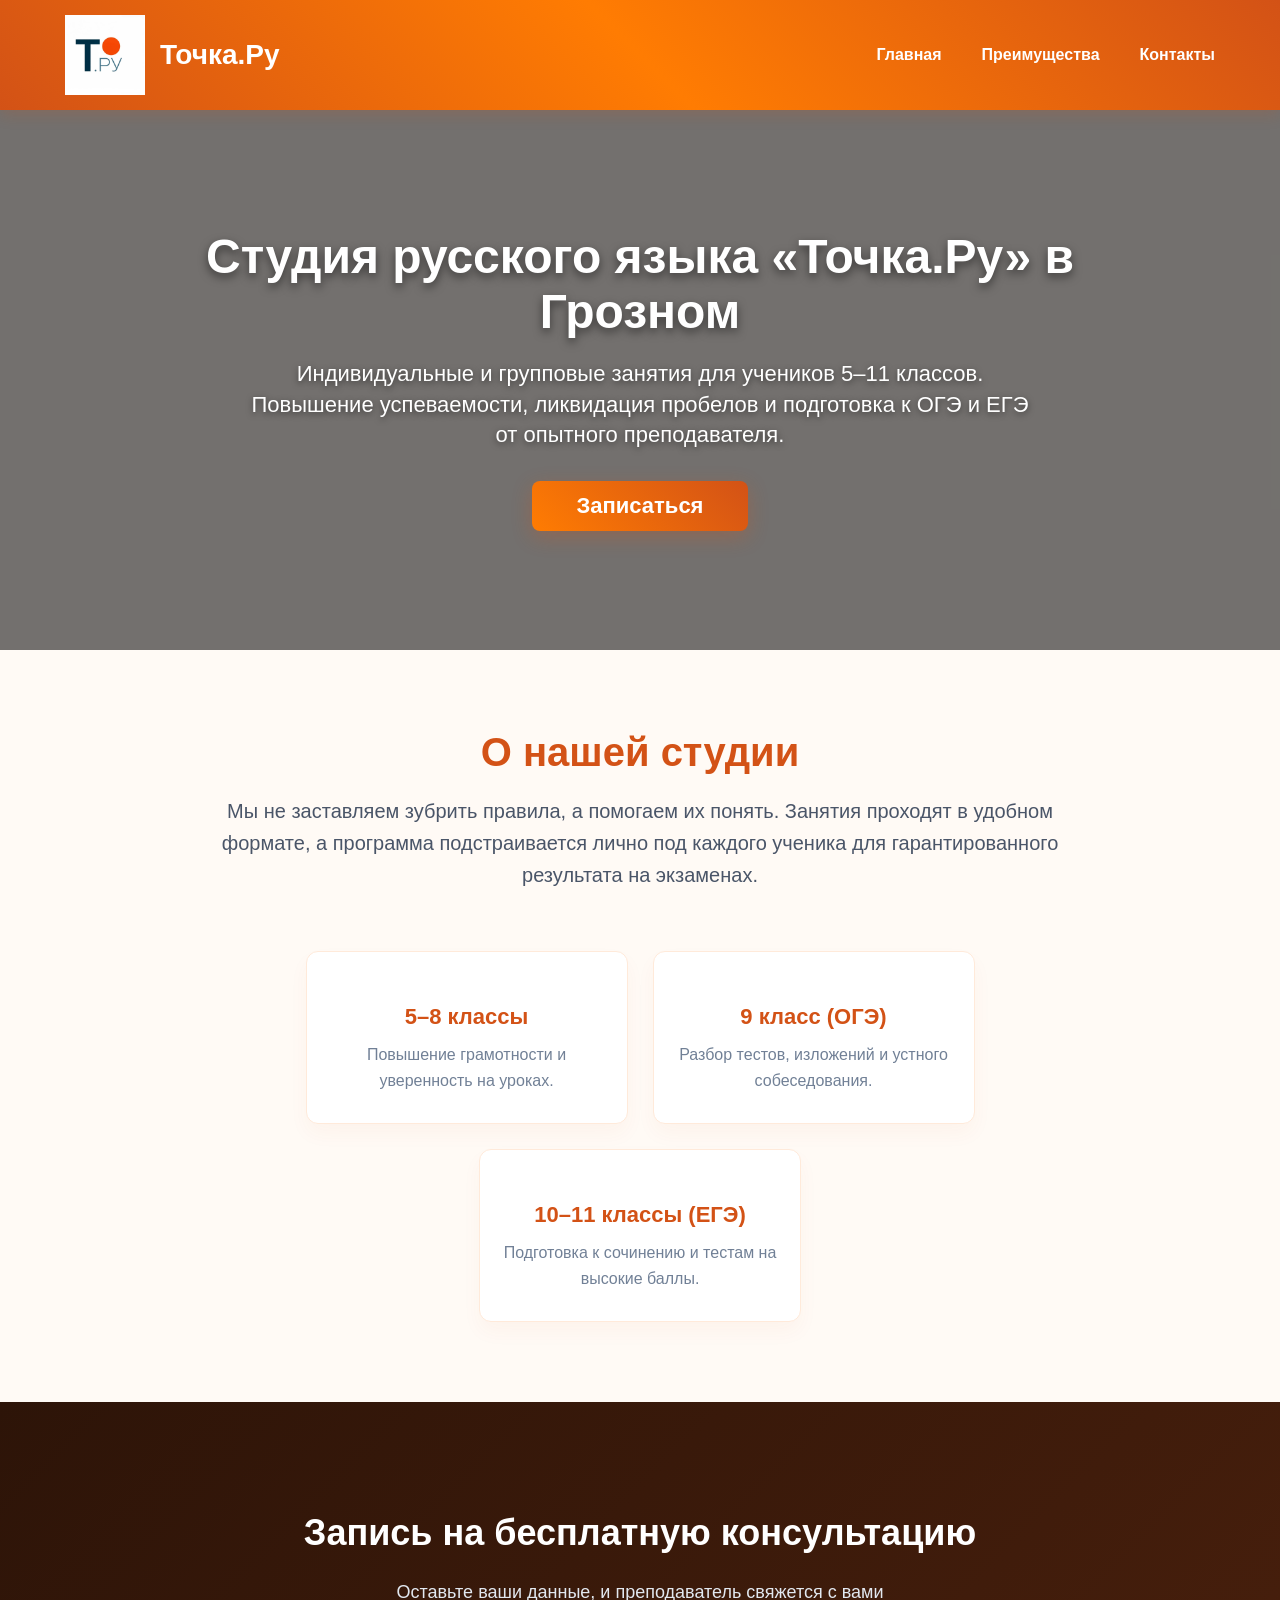
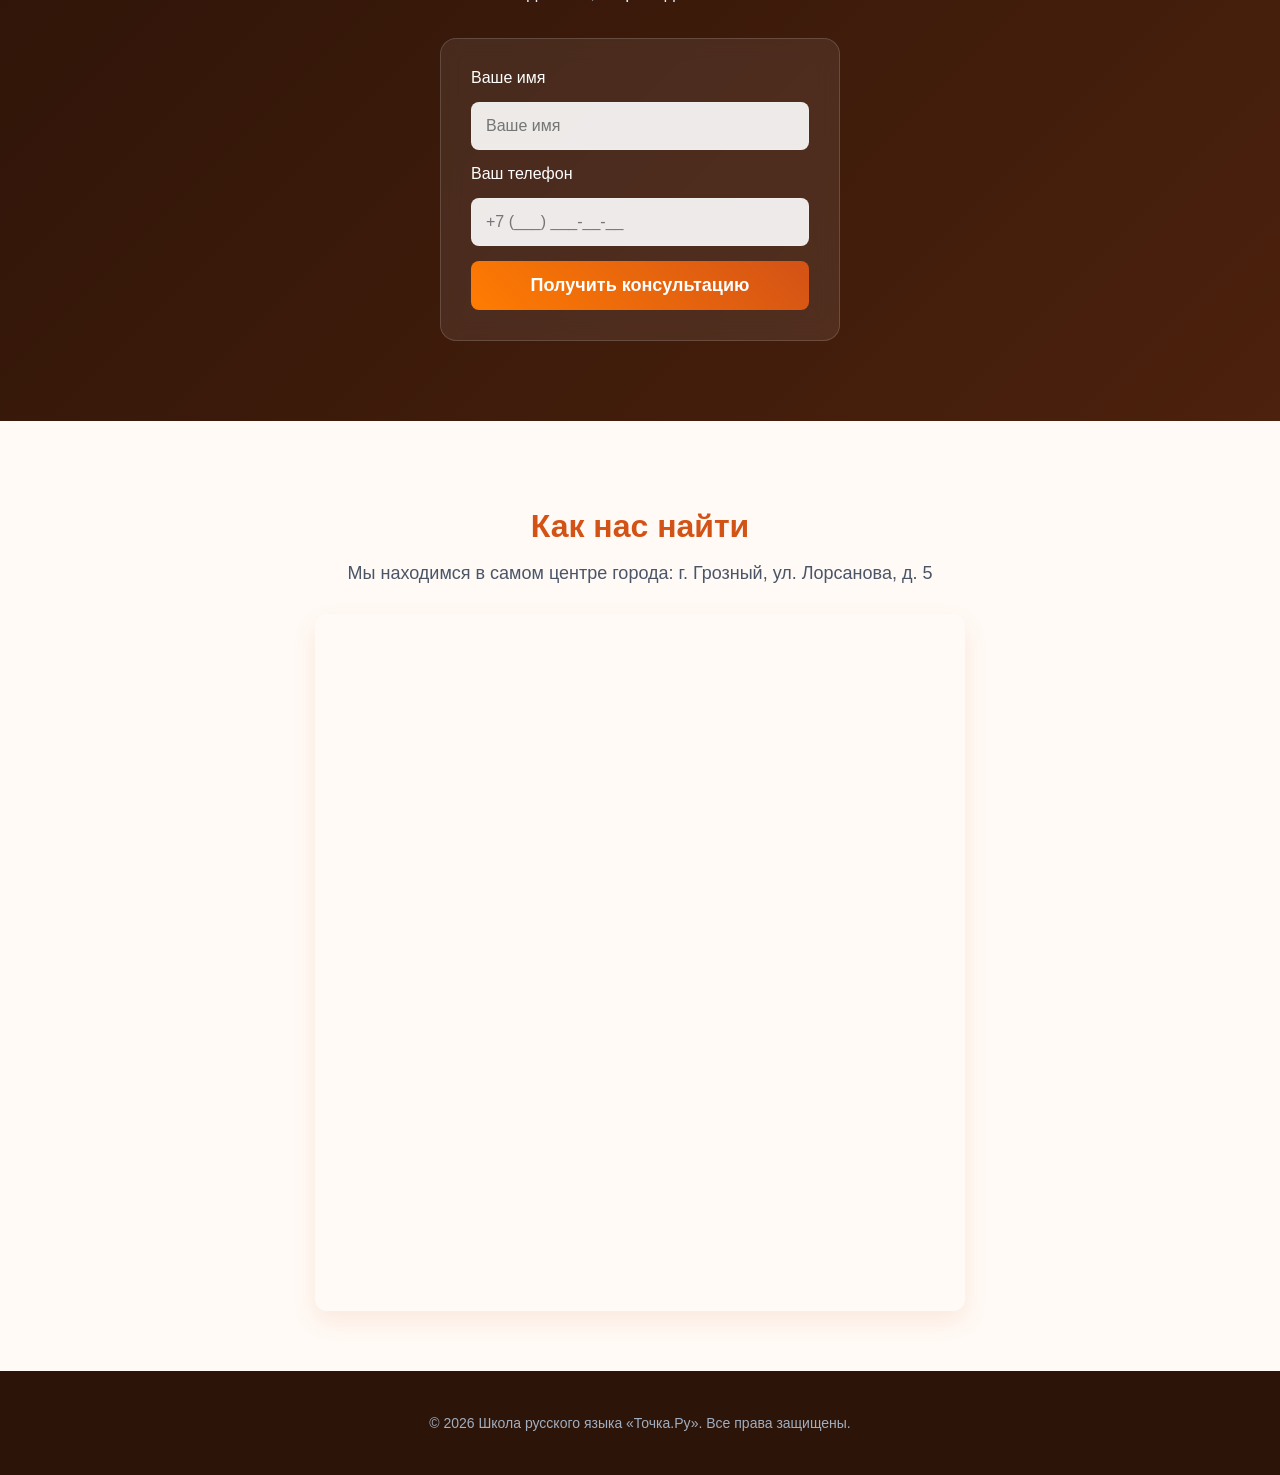
==== index.html @ 1731bb09 "Update index.html" ====
<!DOCTYPE html>
<html lang="ru">
<head>
    <meta charset="UTF-8">
    <meta http-equiv="X-UA-Compatible" content="IE=edge">
    <meta name="viewport" content="width=device-width, initial-scale=1.0">
    <title>Точка.Ру — Студия русского языка</title>
    <link rel="icon" type="image/jpeg" href="favicon.jpg">
    <link rel="stylesheet" href="style.css">
</head>
<body>

    <header>
        <div class="header_content">
            <div class="logo_area">
                <img src="favicon.jpg" alt="Логотип Точка.Ру">
                <h1>Точка.Ру</h1>
            </div>
            <button class="menu_toggle" id="menu-btn" aria-label="Открыть меню" aria-expanded="false">☰</button>
            <nav class="header_links" id="header-links">
                <a href="#main">Главная</a>
                <a href="#advantages">Преимущества</a>
                <a href="#contacts">Контакты</a>
            </nav>
        </div>
    </header>

    <main>
        <section class="wrapper" id="main">
            <div class="intro">
                <h1>Студия русского языка «Точка.Ру» в Грозном</h1>
                <p>Индивидуальные и групповые занятия для учеников 5–11 классов. Повышение успеваемости, ликвидация пробелов и подготовка к ОГЭ и ЕГЭ от опытного преподавателя.</p>
                <a href="#contacts" class="play_btn">Записаться</a>
            </div>
        </section>

        <section class="wrapper" id="advantages">
            <div class="about">
                <h1>О нашей студии</h1>
                <p>Мы не заставляем зубрить правила, а помогаем их понять. Занятия проходят в удобном формате, а программа подстраивается лично под каждого ученика для гарантированного результата на экзаменах.</p>
                <div class="features_grid">
                    <div class="feature_card"><h3>5–8 классы</h3><p>Повышение грамотности и уверенность на уроках.</p></div>
                    <div class="feature_card"><h3>9 класс (ОГЭ)</h3><p>Разбор тестов, изложений и устного собеседования.</p></div>
                    <div class="feature_card"><h3>10–11 классы (ЕГЭ)</h3><p>Подготовка к сочинению и тестам на высокие баллы.</p></div>
                </div>
            </div>
        </section>

        <section class="wrapper" id="contacts">
            <div class="creators">
                <h1>Запись на бесплатную консультацию</h1>
                <p class="form_subtitle">Оставьте ваши данные, и преподаватель свяжется с вами</p>
                
                <form id="lead-form" class="orange_form" novalidate>
                    <label for="user-name" class="visually-hidden">Ваше имя</label>
                    <input type="text" id="user-name" name="name" placeholder="Ваше имя" required>
                    
                    <label for="user-phone" class="visually-hidden">Ваш телефон</label>
                    <input type="tel" id="user-phone" name="phone" placeholder="+7 (___) ___-__-__" required>
                    
                    <button type="submit" class="submit_btn">Получить консультацию</button>
                </form>
            </div>
        </section>
        
        <!-- БЛОК С КАРТОЙ 2ГИС -->
        <section class="wrapper" id="map-section">
            <div class="map_container">
                <h1>Как нас найти</h1>
                <p class="map_subtitle">Мы находимся в самом центре города: г. Грозный, ул. Лорсанова, д. 5</p>
                <div class="map_frame">
                    <iframe id="map_495110700" frameborder="0" width="100%" height="600px" src="https://makemap.2gis.ru/widget?data=[base64]" sandbox="allow-modals allow-forms allow-scripts allow-same-origin allow-popups allow-top-navigation-by-user-activation"></iframe>
                </div>
            </div>
        </section>

        <footer class="last"><p>© 2026 Школа русского языка «Точка.Ру». Все права защищены.</p></footer>
    </main>

    <!-- Модальное окно -->
    <div class="modal_overlay" id="custom-modal">
        <div class="modal_content">
            <h2>Успешно!</h2>
            <p id="modal-message"></p>
            
        </div>
    </div>

    <script src="script.js"></script>
</body>
</html>
---- style.css ----
html { scroll-behavior: smooth; }

body {
    margin: 0; padding: 0;
    font-family: Roboto, Verdana, Geneva, Tahoma, sans-serif;
    background-color: #fffaf5; color: #2d3748;
    overflow-x: hidden;
}

a { text-decoration: none; }
a:not(.orange_form a) { color: white; }

header {
    color: white; padding: 15px 30px;
    background: linear-gradient(45deg, #d35216, #ff7c02, #d35216);
    position: sticky; top: 0; z-index: 1000;
    box-shadow: 0 4px 15px rgba(211, 82, 22, 0.2);
}
.header_content { margin: 0 auto; max-width: 1150px; display: flex; align-items: center; justify-content: space-between; }
.logo_area { display: flex; align-items: center; gap: 15px; }
.header_logo { height: 45px; width: 45px; border-radius: 50%; object-fit: cover; border: 2px solid white; }
header h1 { margin: 0; font-size: 28px; font-weight: 800; }
.menu_toggle { display: none; background: none; border: none; color: white; font-size: 30px; cursor: pointer; }
.header_links { display: flex; gap: 40px; }
.header_links a { font-weight: 600; transition: opacity 0.3s; }
.header_links a:hover { opacity: 0.8; }

.wrapper { width: 100%; }
.intro { min-height: 500px; height: 60vh; position: relative; color: white; display: flex; flex-direction: column; justify-content: center; align-items: center; text-align: center; padding: 40px 20px; box-sizing: border-box; }
.intro h1 { margin: 0 0 20px 0; font-size: 48px; text-shadow: 0 4px 10px rgba(0,0,0,0.5); max-width: 900px; }
.intro p { font-size: 22px; max-width: 800px; margin: 0 auto; text-shadow: 0 2px 6px rgba(0,0,0,0.5); line-height: 1.4; }
.intro::before { content:""; display:block; position:absolute; top:0; left:0; height:100%; width:100%; background-image:url("intro_background.jpg"); background-size:cover; background-position:center; z-index:-2; }
.intro::after { content:""; display:block; position:absolute; top:0; left:0; height:100%; width:100%; background:rgba(0,0,0,0.55); z-index:-1; }

.about { margin:80px auto; max-width:900px; display:flex; flex-direction:column; justify-content:center; align-items:center; text-align:center; gap:20px; padding:0 20px; }
.about h1 { font-size:40px; margin:0; color:#d35216; }
.about p { font-size:20px; margin:0; color:#4a5568; line-height:1.6; }
.features_grid { display:flex; gap:25px; justify-content:center; flex-wrap:wrap; margin-top:40px; width:100%; }
.feature_card { background:white; padding:30px 20px; border-radius:12px; width:280px; border:1px solid #ffeada; box-shadow:0 10px 20px rgba(211,82,22,0.04); transition:transform 0.3s ease, border-color 0.3s ease; text-align:center; }
.feature_card:hover { transform:translateY(-5px); border-color:#ff7c02; }
.feature_card h3 { color:#d35216; margin-bottom:12px; font-size:22px; }
.feature_card p { font-size:16px; color:#718096; }
.play_btn { margin-top:30px; display:inline-block; padding:12px 45px; color:white; font-size:22px; font-weight:bold; border-radius:8px; background:linear-gradient(45deg, #ff7c02, #d35216); box-shadow:0 6px 20px rgba(211,82,22,0.3); transition:transform 0.4s ease, background 0.4s ease; text-align:center; }
.play_btn:hover { background:linear-gradient(45deg, #d35216, #ff7c02); transform:translateY(-2px); }

.creators { display:flex; align-items:center; flex-direction:column; color:white; background:linear-gradient(135deg, #2d1408, #4c210d); padding:80px 20px; }
.creators h1 { font-size:36px; margin-bottom:10px; text-align:center; }
.form_subtitle { font-size:18px; color:#e2e8f0; margin-bottom:35px; text-align:center; }
.orange_form { display:flex; flex-direction:column; gap:15px; width:100%; max-width:400px; background:rgba(255,255,255,0.08); padding:30px; border-radius:16px; backdrop-filter:blur(10px); border:1px solid rgba(255,255,255,0.15); box-sizing:border-box; }
.orange_form input { padding:14px; border:1px solid rgba(255,255,255,0.2); background:rgba(255,255,255,0.9); border-radius:8px; font-size:16px; outline:none; color:#2d3748; transition:all 0.3s ease; }
.orange_form input:focus { background:#ffffff; box-shadow:0 0 0 3px rgba(255,124,2,0.4); }
.submit_btn { padding:14px; background:linear-gradient(45deg, #ff7c02, #d35216); color:white; border:none; border-radius:8px; font-size:18px; font-weight:700; cursor:pointer; transition:filter 0.3s ease; }
.submit_btn:hover { filter:brightness(1.1); }

.last { text-align:center; background-color:#2d1408; color:#a0aec0; display:flex; flex-direction:column; align-items:center; padding:30px 20px; font-size:14px; }

/* --- СТИЛИ ДЛЯ КАРТЫ 2ГИС (АДАПТИВНОСТЬ) --- */
.map_container { text-align:center; padding:60px 20px; }
.map_container h1 { font-size:32px; color:#d35216; margin-bottom:10px; }
.map_subtitle { font-size:18px; color:#4a5568; margin-bottom:30px; }
.map_frame {
    position:relative; width:100%; max-width:650px; margin:0 auto;
    padding-bottom:56.25%; height:0; overflow:hidden;
    border-radius:12px; box-shadow:0 10px 25px rgba(211,82,22,0.1);
}
.map_frame iframe {
    position:absolute; top:0; left:0; width:100% !important; height:100% !important;
    border:none; border-radius:12px;
}

/* --- МОДАЛЬНОЕ ОКНО (ИСПРАВЛЕНО) --- */
.modal_overlay {
    position:fixed; top:0; left:0; width:100%; height:100%;
    background:rgba(0,0,0,0.6); backdrop-filter:blur(5px);
    display:flex; justify-content:center; align-items:center; z-index:2000;
    opacity:0; pointer-events:none; transition:opacity 0.3s ease;
}
.modal_overlay.active { opacity:1; pointer-events:auto; }
.modal_content {
    background:white; padding:35px; border-radius:16px; max-width:450px; width:90%; text-align:center;
    box-shadow:0 15px 30px rgba(0,0,0,0.2); transform:translateY(-30px);
    transition:transform 0.3s ease;
}
.modal_overlay.active .modal_content { transform:translateY(0); }
.modal_content h2 { color:#d35216; margin-top:0; font-size:26px; }
.modal_content p { color:#4a5568; font-size:16px; line-height:1.5; margin:15px 0 25px 0; }
.modal_close_btn { padding:12px 35px; background:linear-gradient(45deg, #ff7c02, #d35216); color:white; border:none; border-radius:8px; font-weight:bold; cursor:pointer; font-size:16px; transition:background 0.3s ease; }
.modal_close_btn:hover { filter:brightness(1.1); }

@media (max-width: 768px) {
    .menu_toggle { display: block; }
    header { padding: 15px 20px; }
    header h1 { font-size: 22px; }
    .header_links { display: none; flex-direction: column; position: absolute; top: 100%; left: 0; width: 100%; background: #d35216; padding: 20px 0; gap: 20px; text-align: center; box-shadow: 0 10px 15px rgba(0,0,0,0.1); }
    .header_links.show { display: flex; }
    .intro h1 { font-size: 28px; }
    .intro p { font-size: 16px; }
    .play_btn { font-size: 18px; padding: 10px 30px; }
    .about { margin: 50px auto; }
    .about h1 { font-size: 30px; }
    .about p { font-size: 16px; }
    .feature_card { width: 100%; max-width: 320px; }
    .creators h1 { font-size: 26px; }
    .form_subtitle { font-size: 15px; }
    .orange_form { padding: 20px; }
    .map_container h1 { font-size: 26px; }
    .map_subtitle { font-size: 15px; }
}
.logo_area img{
    width: 80px;
    height: 80px;
}
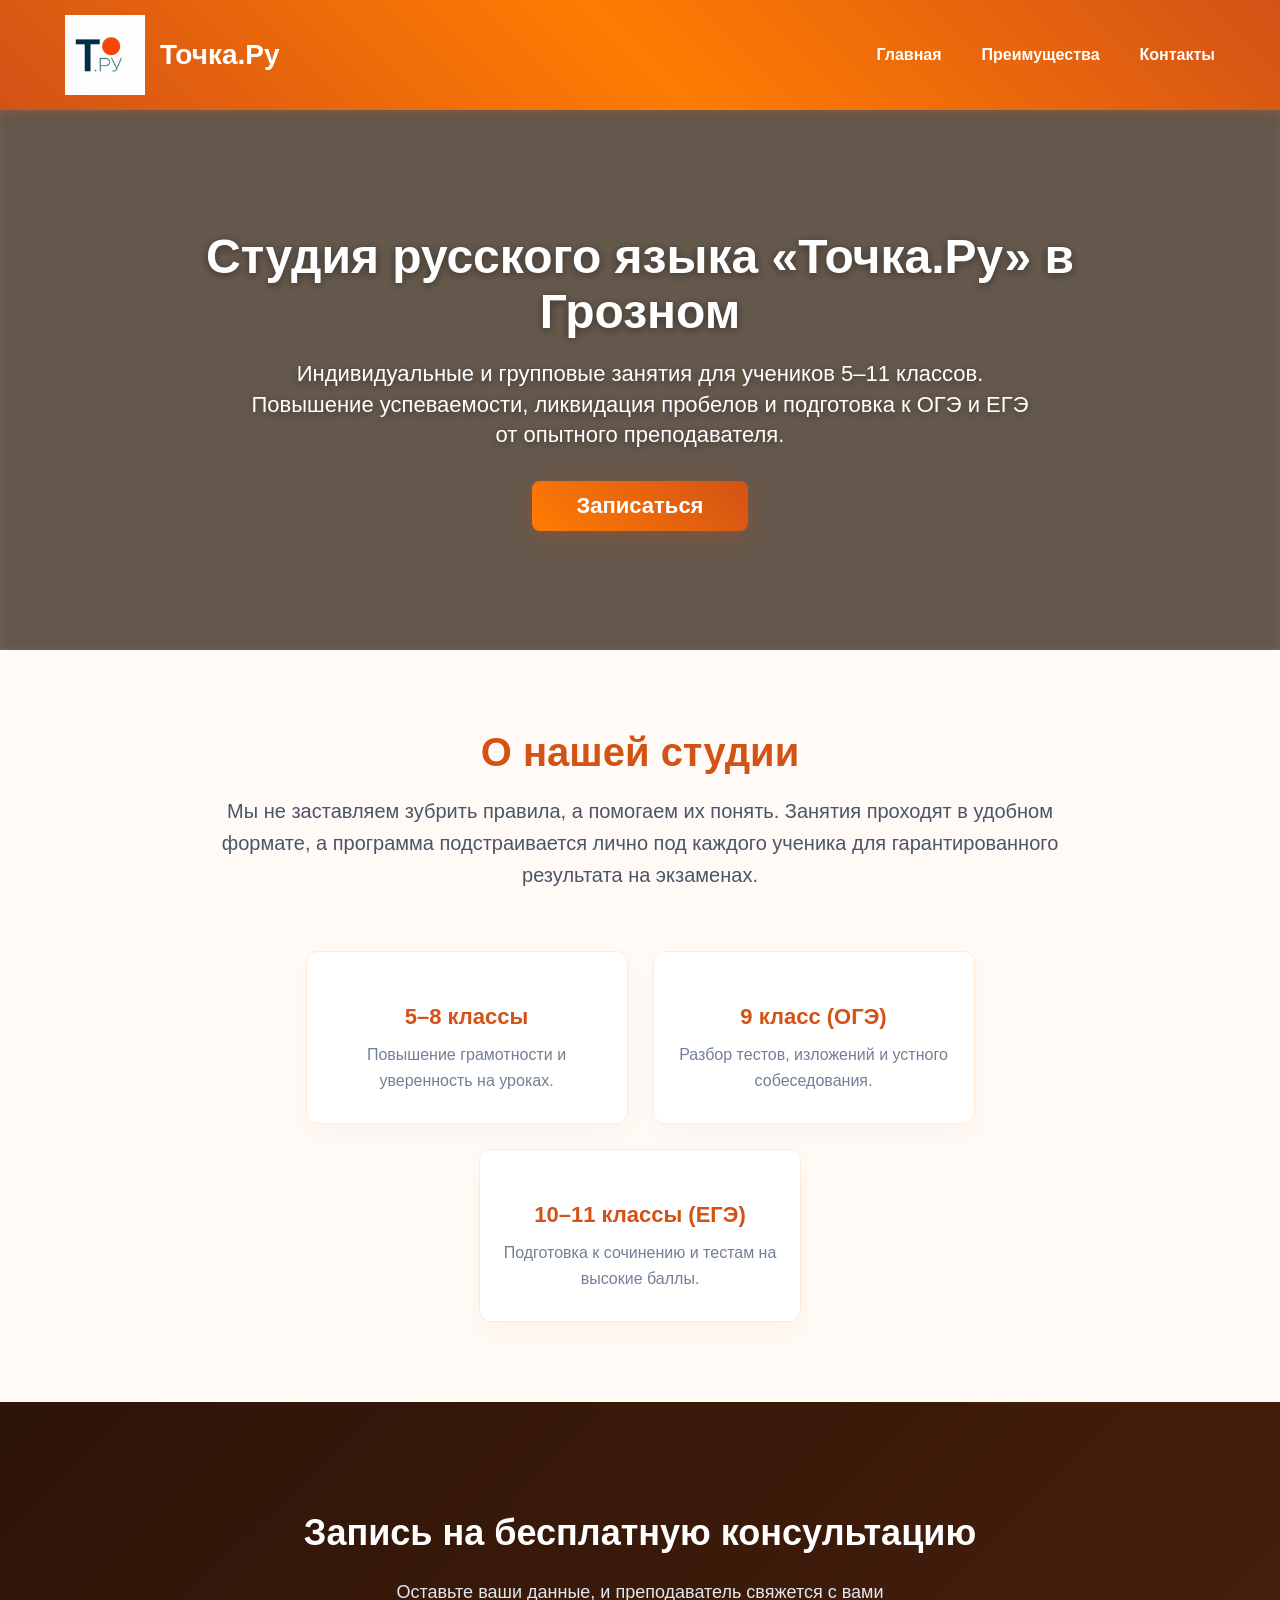
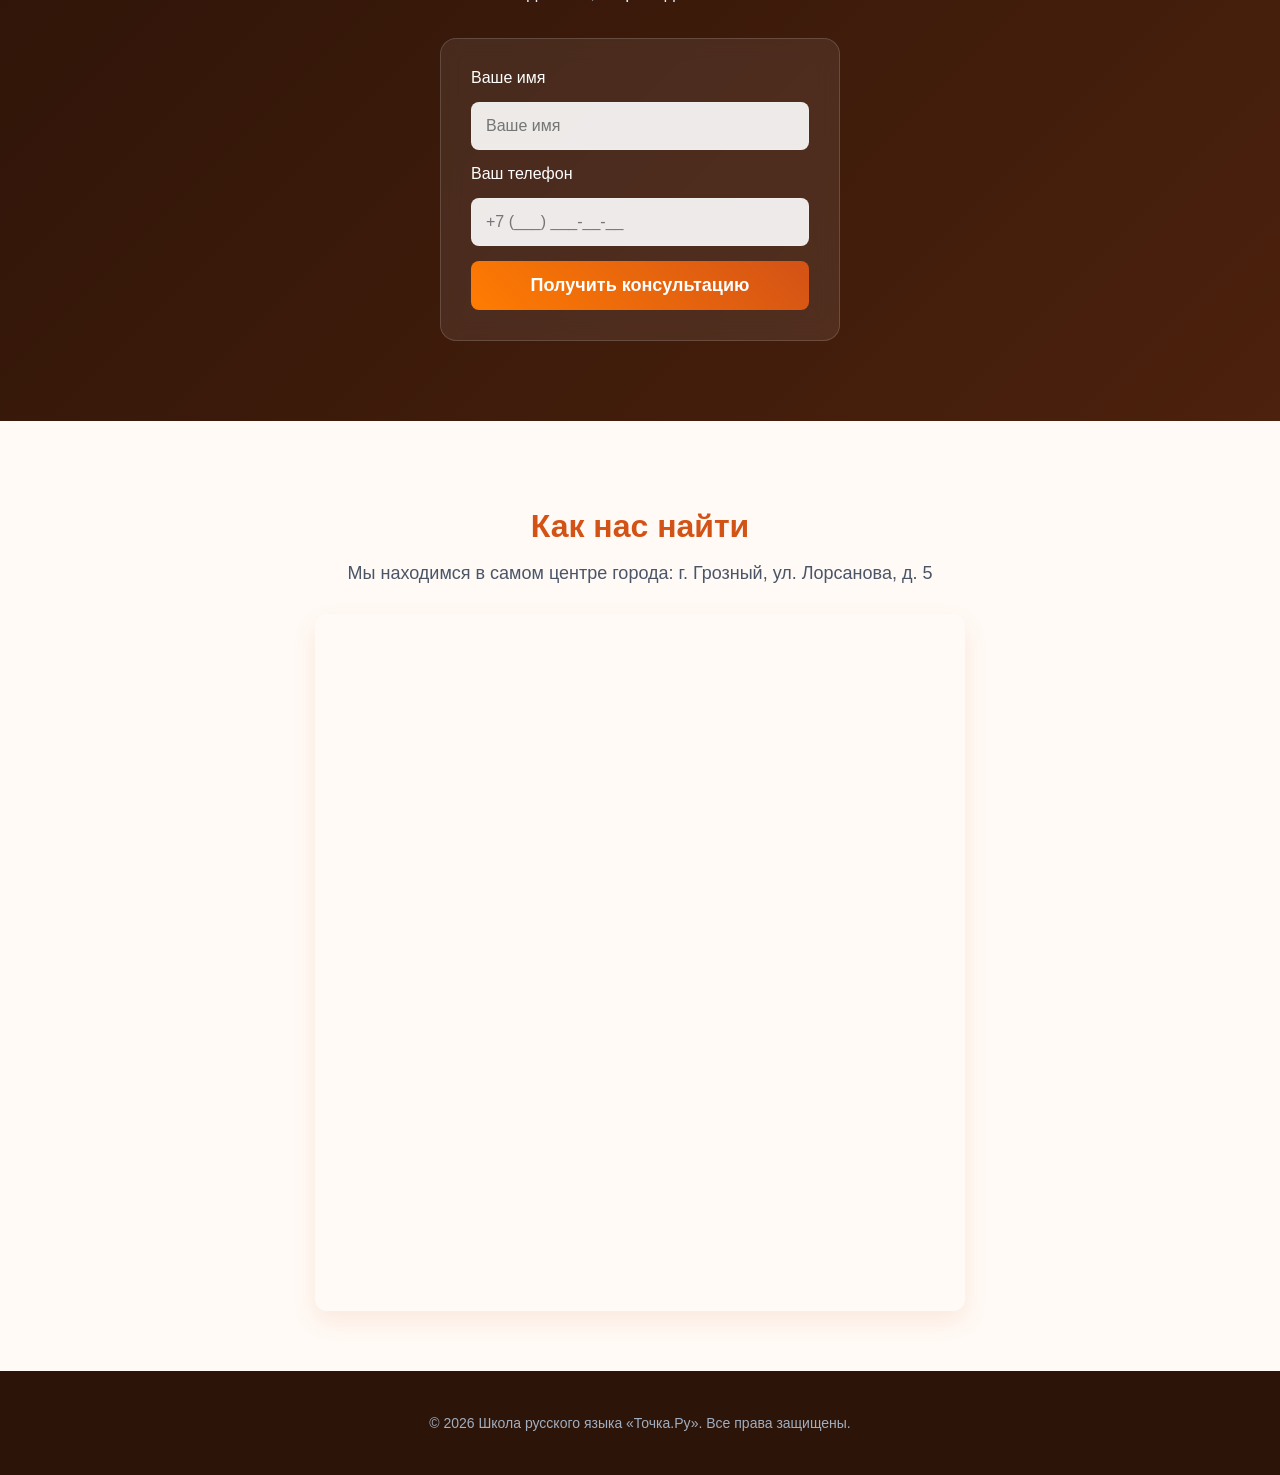
==== commit fc23939a: "Google index.html" ====
--- a/index.html
+++ b/index.html
@@ -7,6 +7,7 @@
     <title>Точка.Ру — Студия русского языка</title>
     <link rel="icon" type="image/jpeg" href="favicon.jpg">
     <link rel="stylesheet" href="style.css">
+    <meta name="google-site-verification" content="OiA3KmuCWETNlo5zGeBKlC_vihwJH4lRc-Zm6UESzvU" />
 </head>
 <body>
 
--- a/style.css
+++ b/style.css
@@ -109,4 +109,47 @@
 .logo_area img{
     width: 80px;
     height: 80px;
-}+}
+#main {
+    /* Вставляем выбранную вами ссылку на изображение */
+    background-image: url('https://thumbs.dreamstime.com/b/creative-education-technology-sketch-background-orange-theme-warm-toned-abstract-hand-drawn-symbols-modern-digital-tech-388256551.jpg'); 
+    
+    /* Центрируем и растягиваем фото */
+    background-position: center;
+    background-size: cover;
+    background-repeat: no-repeat;
+    
+    /* Важно для работы наложения фильтра */
+    position: relative; 
+}
+
+/* Создаем легкую белую дымку поверх картинки, чтобы белый текст читался на оранжевом фоне */
+#main::before {
+    content: "";
+    position: absolute;
+    top: 0;
+    left: 0;
+    width: 100%;
+    height: 100%;
+    
+    /* Полупрозрачный белый или слегка оранжевый фильтр */
+    background-color: rgba(235, 130, 40, 0.25); 
+    
+    /* Размываем саму картинку на фоне, чтобы скетчи (рисунки) не рябили под буквами */
+    backdrop-filter: blur(4px) brightness(0.85); 
+    -webkit-backdrop-filter: blur(4px) brightness(0.85);
+    
+    z-index: 1; 
+}
+
+/* Поднимаем блок с текстом и кнопкой над фильтром */
+#main .intro {
+    position: relative;
+    z-index: 2;
+}
+
+/* Если буквы будут слегка сливаться, добавим им аккуратную мягкую тень */
+#main .intro h1, 
+#main .intro p {
+    text-shadow: 0 2px 8px rgba(0, 0, 0, 0.4);
+}
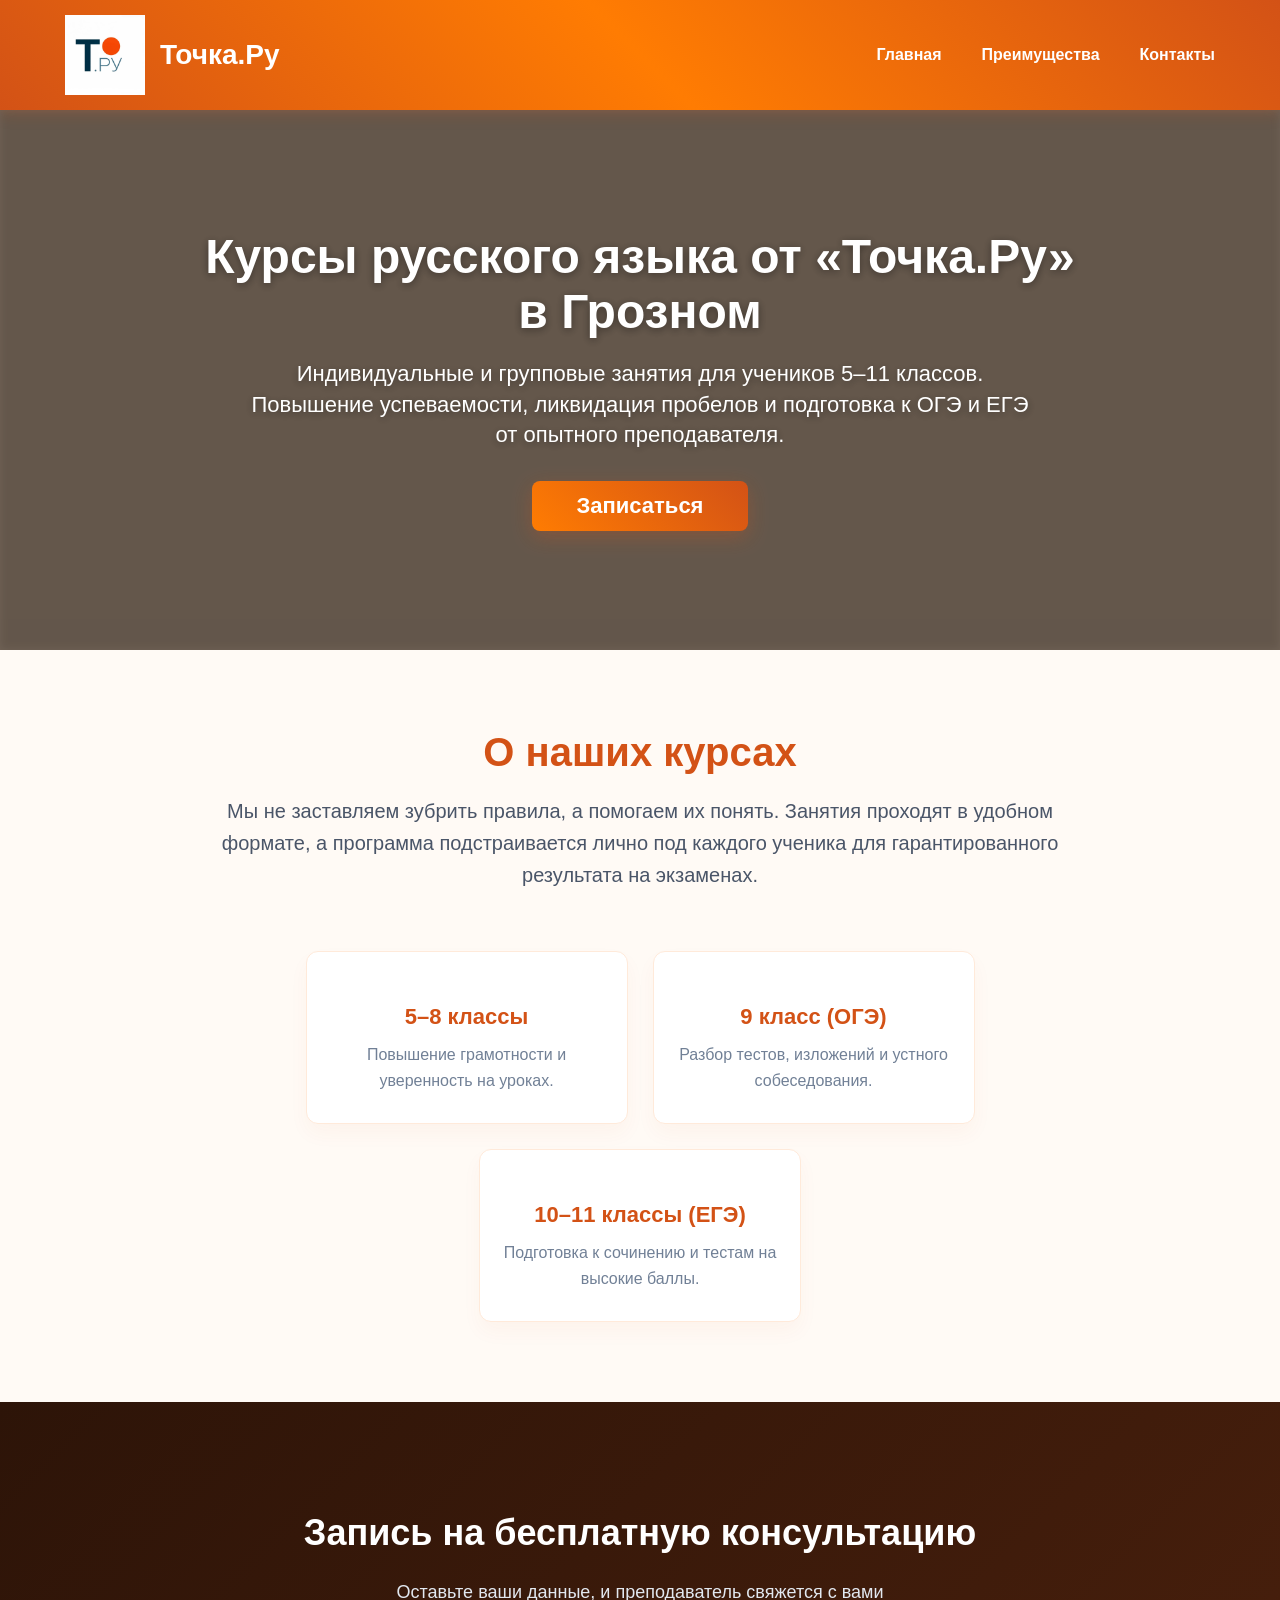
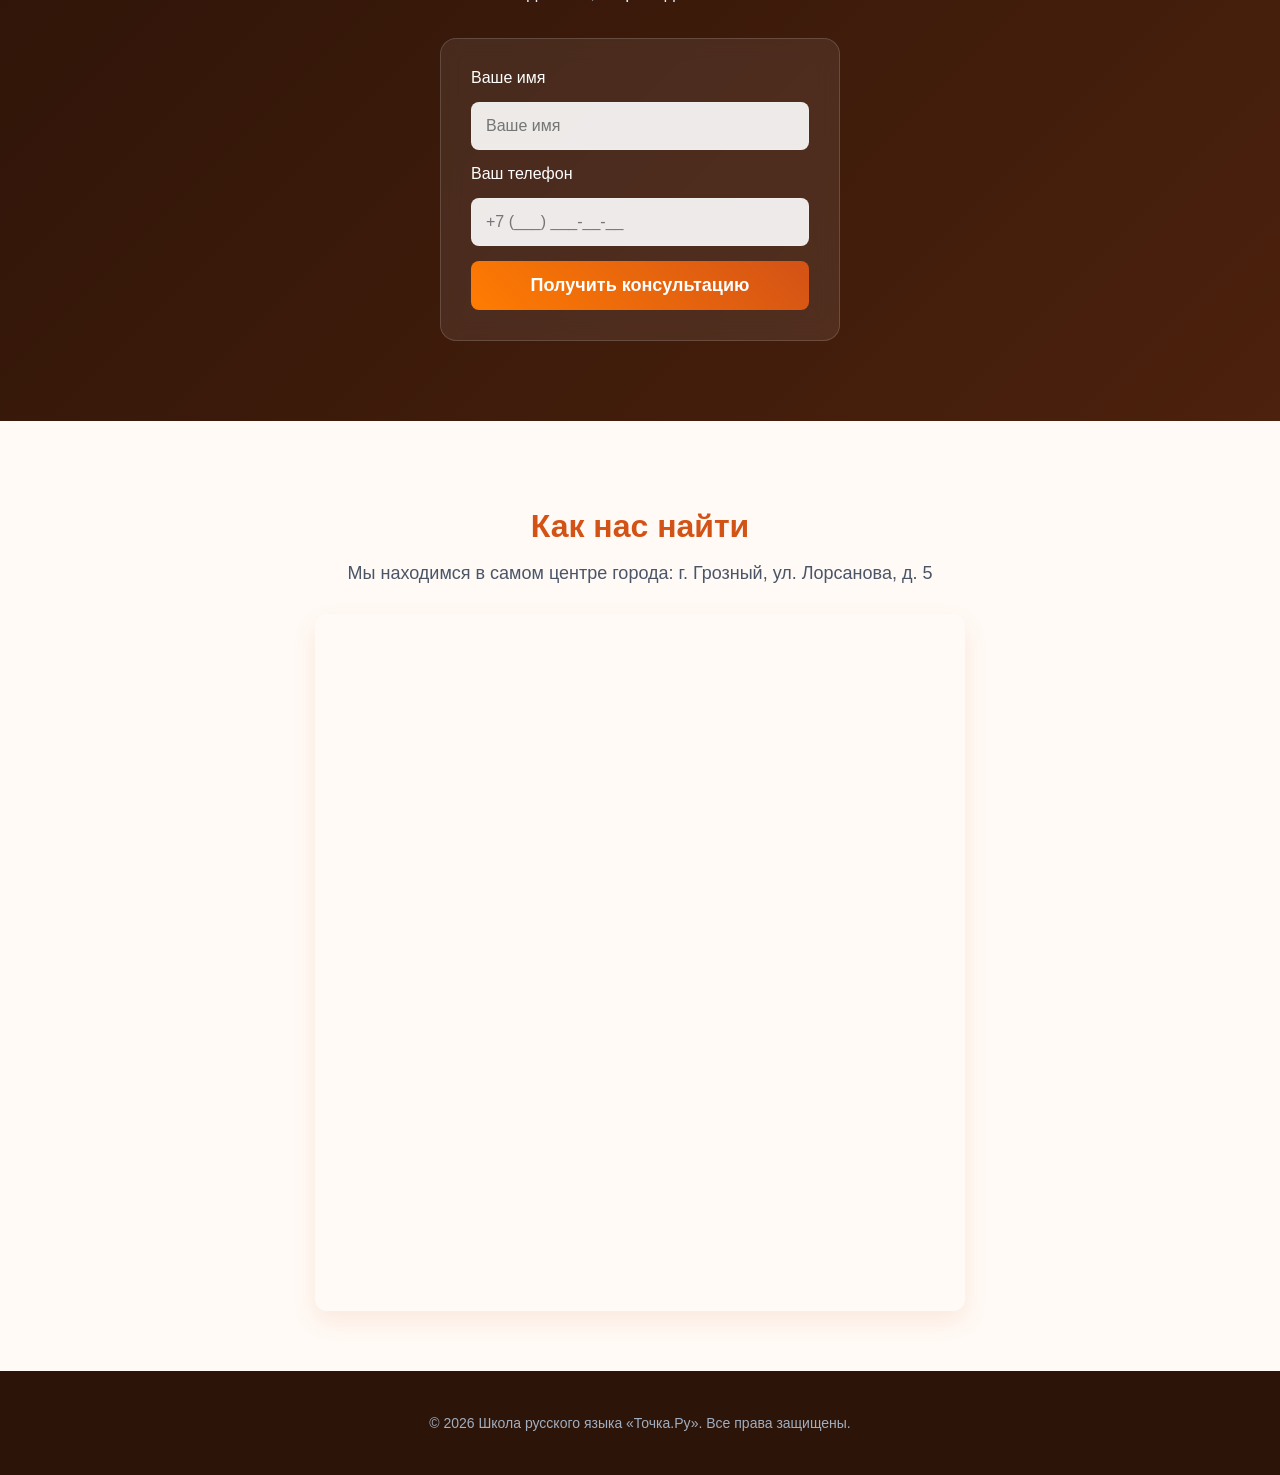
==== commit 09303d5c: "Cours text index.html" ====
--- a/index.html
+++ b/index.html
@@ -4,9 +4,10 @@
     <meta charset="UTF-8">
     <meta http-equiv="X-UA-Compatible" content="IE=edge">
     <meta name="viewport" content="width=device-width, initial-scale=1.0">
-    <title>Точка.Ру — Студия русского языка</title>
+    <title>Точка.Ру — Курсы русского языка</title>
     <link rel="icon" type="image/jpeg" href="favicon.jpg">
     <link rel="stylesheet" href="style.css">
+    <meta name="yandex-verification" content="24bec1236bce7d31" />
     <meta name="google-site-verification" content="OiA3KmuCWETNlo5zGeBKlC_vihwJH4lRc-Zm6UESzvU" />
 </head>
 <body>
@@ -29,7 +30,7 @@
     <main>
         <section class="wrapper" id="main">
             <div class="intro">
-                <h1>Студия русского языка «Точка.Ру» в Грозном</h1>
+                <h1>Курсы русского языка от «Точка.Ру» в Грозном</h1>
                 <p>Индивидуальные и групповые занятия для учеников 5–11 классов. Повышение успеваемости, ликвидация пробелов и подготовка к ОГЭ и ЕГЭ от опытного преподавателя.</p>
                 <a href="#contacts" class="play_btn">Записаться</a>
             </div>
@@ -37,7 +38,7 @@
 
         <section class="wrapper" id="advantages">
             <div class="about">
-                <h1>О нашей студии</h1>
+                <h1>О наших курсах</h1>
                 <p>Мы не заставляем зубрить правила, а помогаем их понять. Занятия проходят в удобном формате, а программа подстраивается лично под каждого ученика для гарантированного результата на экзаменах.</p>
                 <div class="features_grid">
                     <div class="feature_card"><h3>5–8 классы</h3><p>Повышение грамотности и уверенность на уроках.</p></div>
--- a/style.css
+++ b/style.css
@@ -111,19 +111,19 @@
     height: 80px;
 }
 #main {
-    /* Вставляем выбранную вами ссылку на изображение */
+    
     background-image: url('https://thumbs.dreamstime.com/b/creative-education-technology-sketch-background-orange-theme-warm-toned-abstract-hand-drawn-symbols-modern-digital-tech-388256551.jpg'); 
     
-    /* Центрируем и растягиваем фото */
+    
     background-position: center;
     background-size: cover;
     background-repeat: no-repeat;
     
-    /* Важно для работы наложения фильтра */
+   
     position: relative; 
 }
 
-/* Создаем легкую белую дымку поверх картинки, чтобы белый текст читался на оранжевом фоне */
+
 #main::before {
     content: "";
     position: absolute;
@@ -132,23 +132,23 @@
     width: 100%;
     height: 100%;
     
-    /* Полупрозрачный белый или слегка оранжевый фильтр */
+    
     background-color: rgba(235, 130, 40, 0.25); 
     
-    /* Размываем саму картинку на фоне, чтобы скетчи (рисунки) не рябили под буквами */
+    
     backdrop-filter: blur(4px) brightness(0.85); 
     -webkit-backdrop-filter: blur(4px) brightness(0.85);
     
     z-index: 1; 
 }
 
-/* Поднимаем блок с текстом и кнопкой над фильтром */
+
 #main .intro {
     position: relative;
     z-index: 2;
 }
 
-/* Если буквы будут слегка сливаться, добавим им аккуратную мягкую тень */
+
 #main .intro h1, 
 #main .intro p {
     text-shadow: 0 2px 8px rgba(0, 0, 0, 0.4);
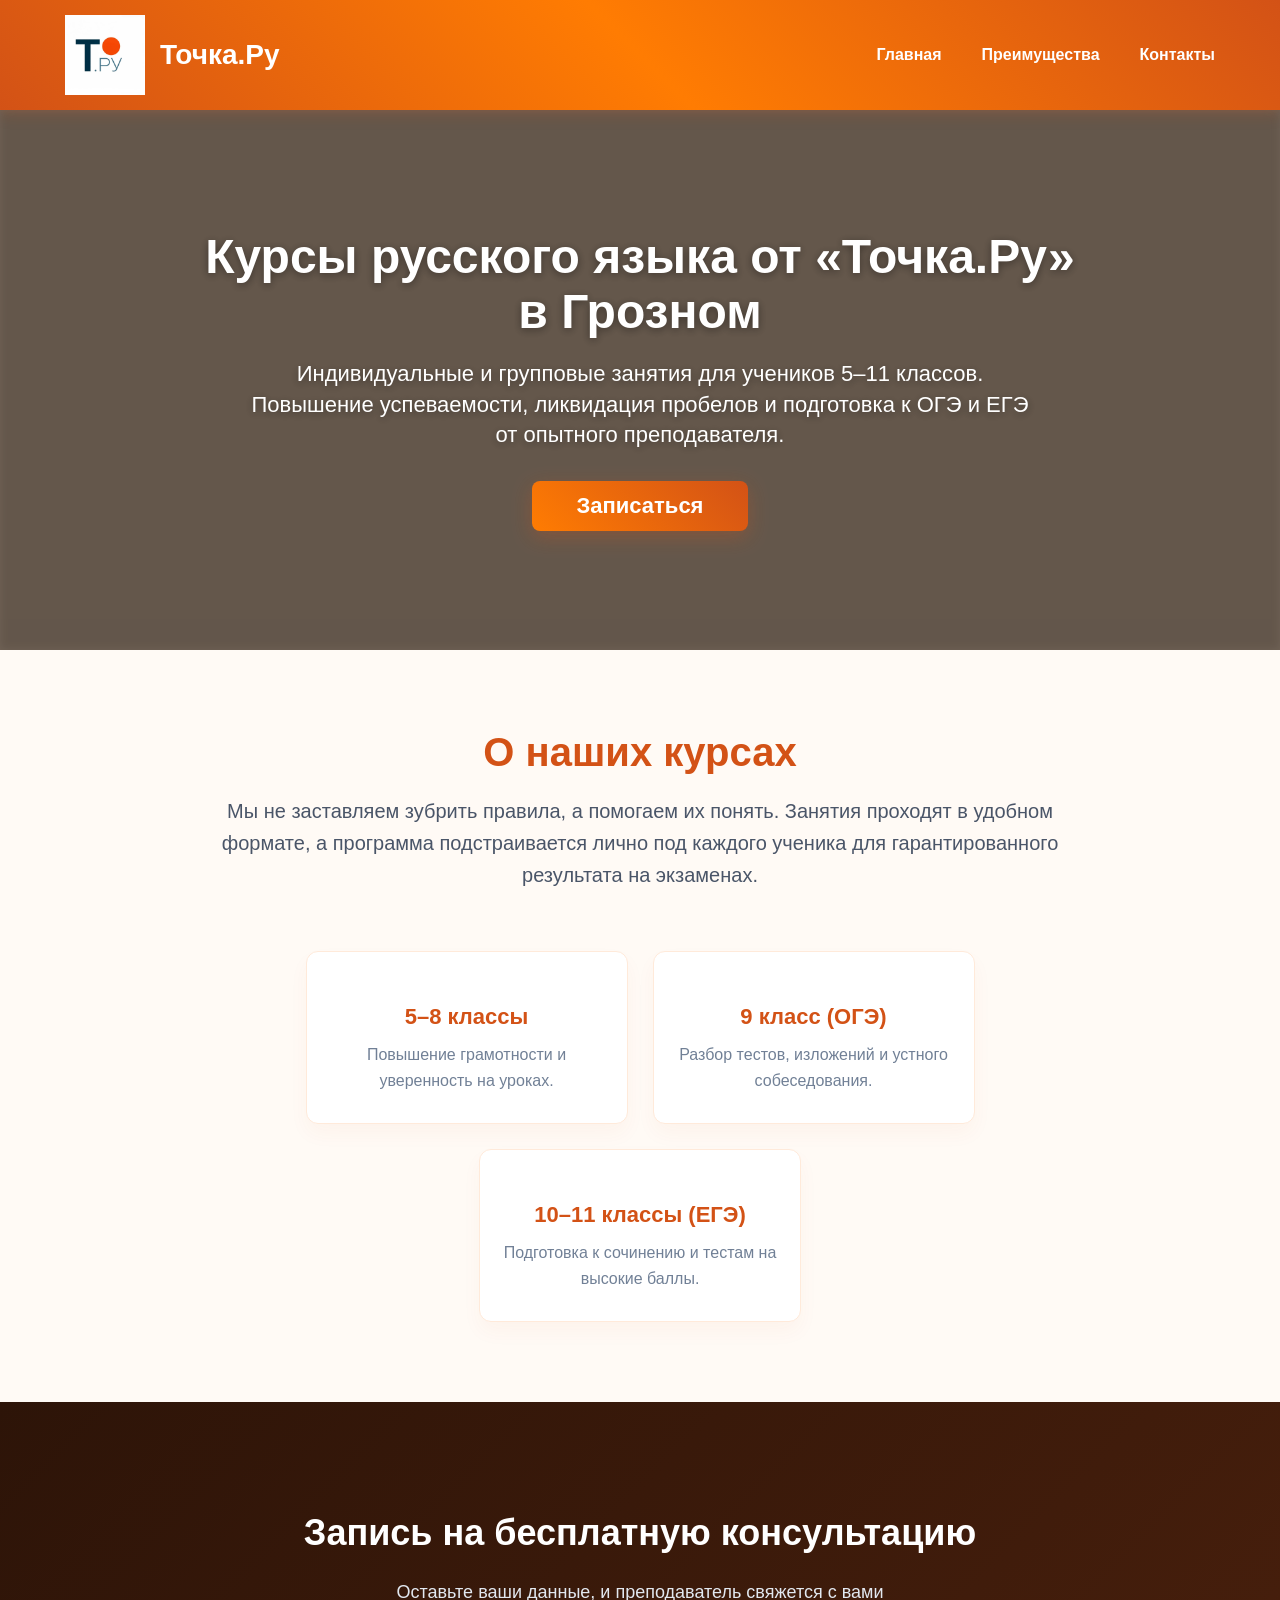
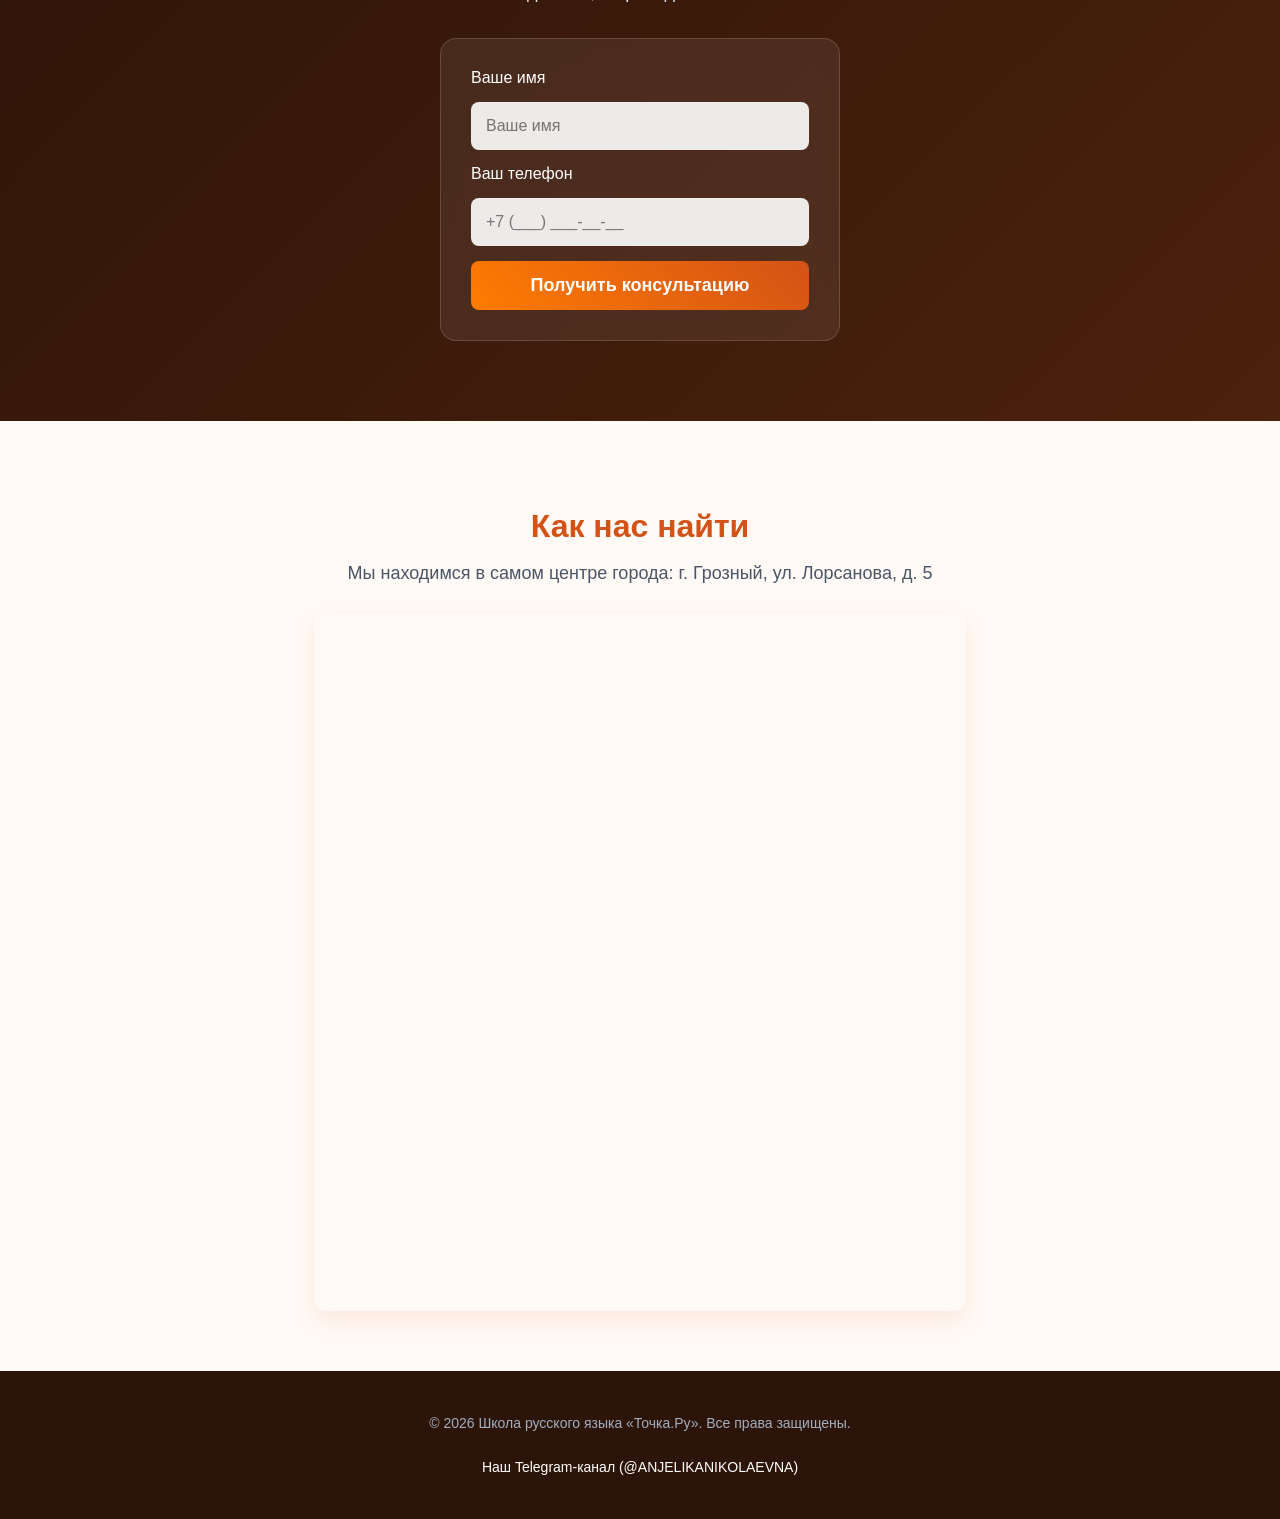
==== commit 900d6a26: "Update index.html" ====
--- a/index.html
+++ b/index.html
@@ -11,7 +11,6 @@
     <meta name="google-site-verification" content="OiA3KmuCWETNlo5zGeBKlC_vihwJH4lRc-Zm6UESzvU" />
 </head>
 <body>
-
     <header>
         <div class="header_content">
             <div class="logo_area">
@@ -26,7 +25,6 @@
             </nav>
         </div>
     </header>
-
     <main>
         <section class="wrapper" id="main">
             <div class="intro">
@@ -35,7 +33,6 @@
                 <a href="#contacts" class="play_btn">Записаться</a>
             </div>
         </section>
-
         <section class="wrapper" id="advantages">
             <div class="about">
                 <h1>О наших курсах</h1>
@@ -47,48 +44,41 @@
                 </div>
             </div>
         </section>
-
         <section class="wrapper" id="contacts">
             <div class="creators">
                 <h1>Запись на бесплатную консультацию</h1>
                 <p class="form_subtitle">Оставьте ваши данные, и преподаватель свяжется с вами</p>
-                
                 <form id="lead-form" class="orange_form" novalidate>
                     <label for="user-name" class="visually-hidden">Ваше имя</label>
                     <input type="text" id="user-name" name="name" placeholder="Ваше имя" required>
-                    
                     <label for="user-phone" class="visually-hidden">Ваш телефон</label>
                     <input type="tel" id="user-phone" name="phone" placeholder="+7 (___) ___-__-__" required>
-                    
                     <button type="submit" class="submit_btn">Получить консультацию</button>
                 </form>
             </div>
         </section>
-        
         <!-- БЛОК С КАРТОЙ 2ГИС -->
         <section class="wrapper" id="map-section">
             <div class="map_container">
                 <h1>Как нас найти</h1>
                 <p class="map_subtitle">Мы находимся в самом центре города: г. Грозный, ул. Лорсанова, д. 5</p>
                 <div class="map_frame">
-                    <iframe id="map_495110700" frameborder="0" width="100%" height="600px" src="https://makemap.2gis.ru/widget?data=[base64]" sandbox="allow-modals allow-forms allow-scripts allow-same-origin allow-popups allow-top-navigation-by-user-activation"></iframe>
+                    <iframe id="map_495110700" frameborder="0" width="100%" height="600px" src="https://2gis.ru" sandbox="allow-modals allow-forms allow-scripts allow-same-origin allow-popups allow-top-navigation-by-user-activation"></iframe>
                 </div>
             </div>
         </section>
-
-        <footer class="last"><p>© 2026 Школа русского языка «Точка.Ру». Все права защищены.</p></footer>
+        <footer class="last">
+            <p>© 2026 Школа русского языка «Точка.Ру». Все права защищены.</p>
+            <p><a href="https://t.me/anjelikanikolaevna" target="_blank" rel="noopener noreferrer">Наш Telegram-канал (@ANJELIKANIKOLAEVNA)</a></p>
+        </footer>
     </main>
-
     <!-- Модальное окно -->
     <div class="modal_overlay" id="custom-modal">
         <div class="modal_content">
             <h2>Успешно!</h2>
             <p id="modal-message"></p>
-            
         </div>
     </div>
-
     <script src="script.js"></script>
 </body>
 </html>
-    
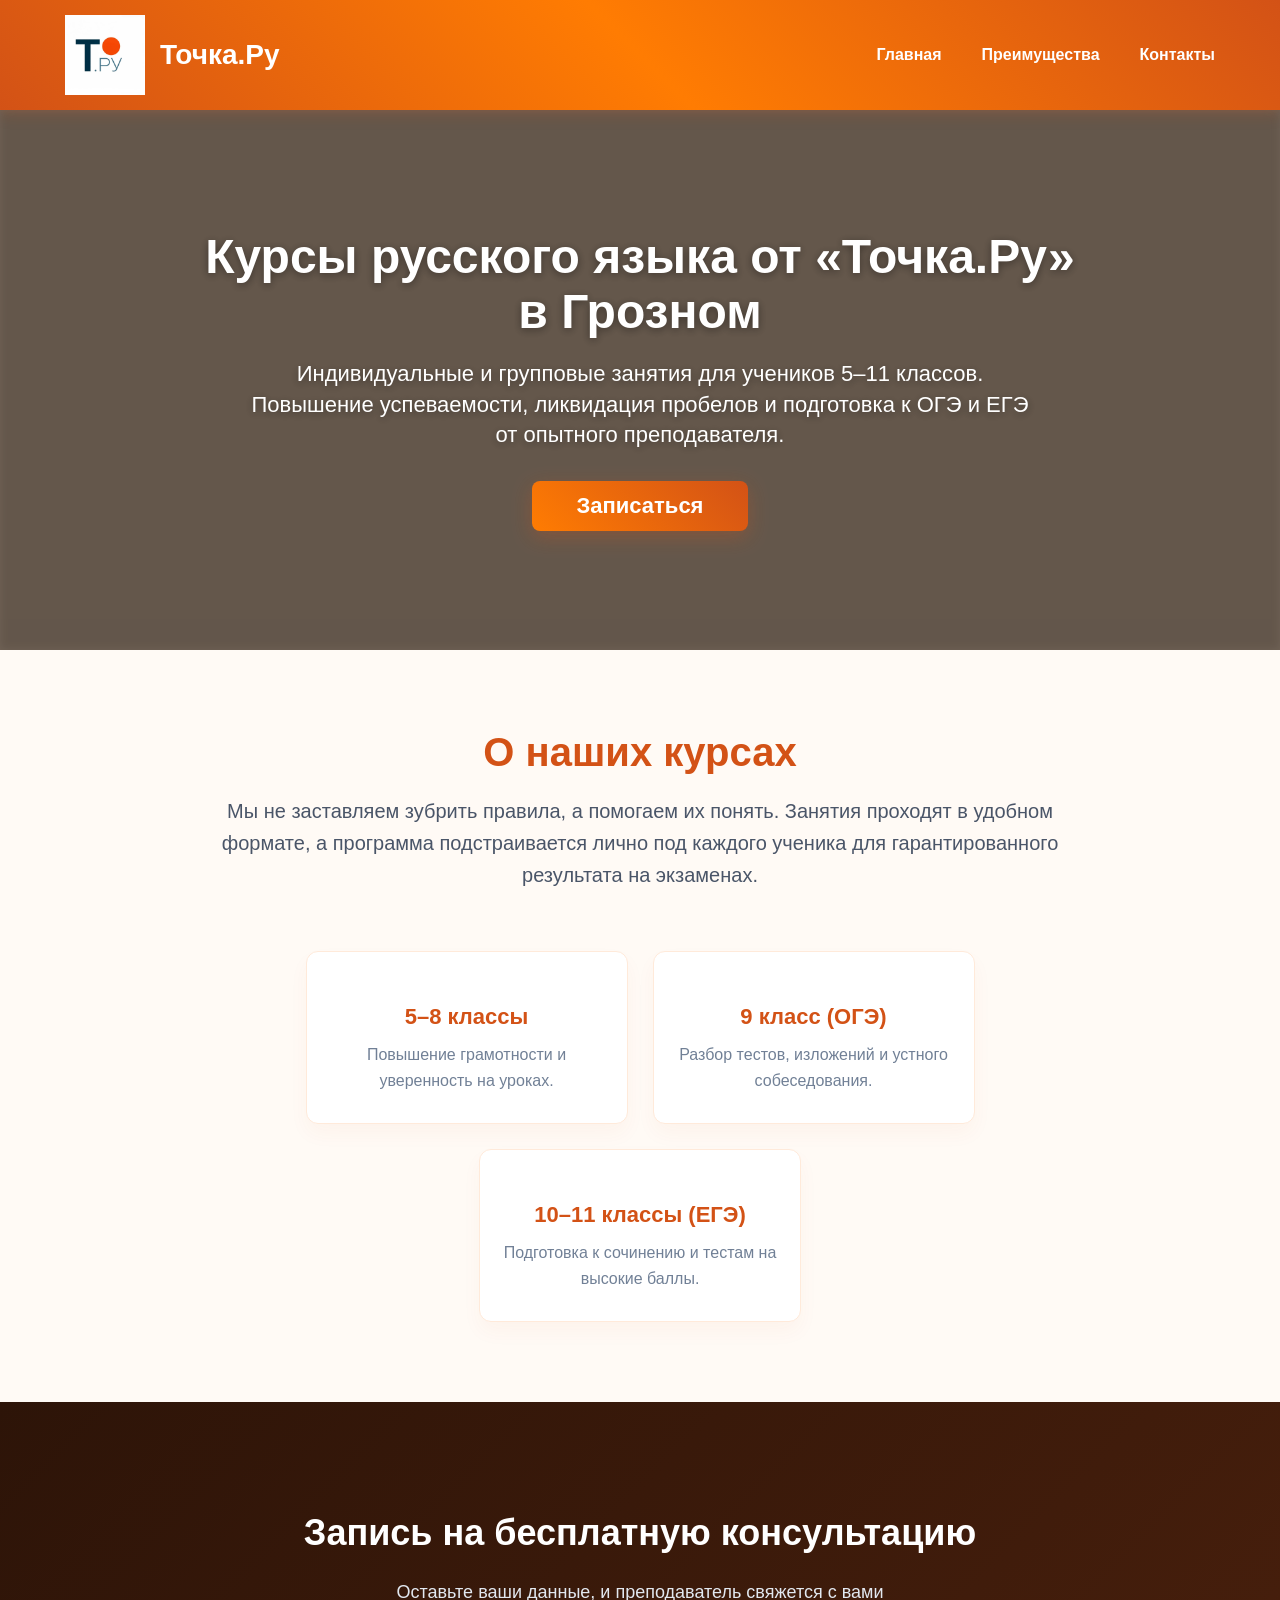
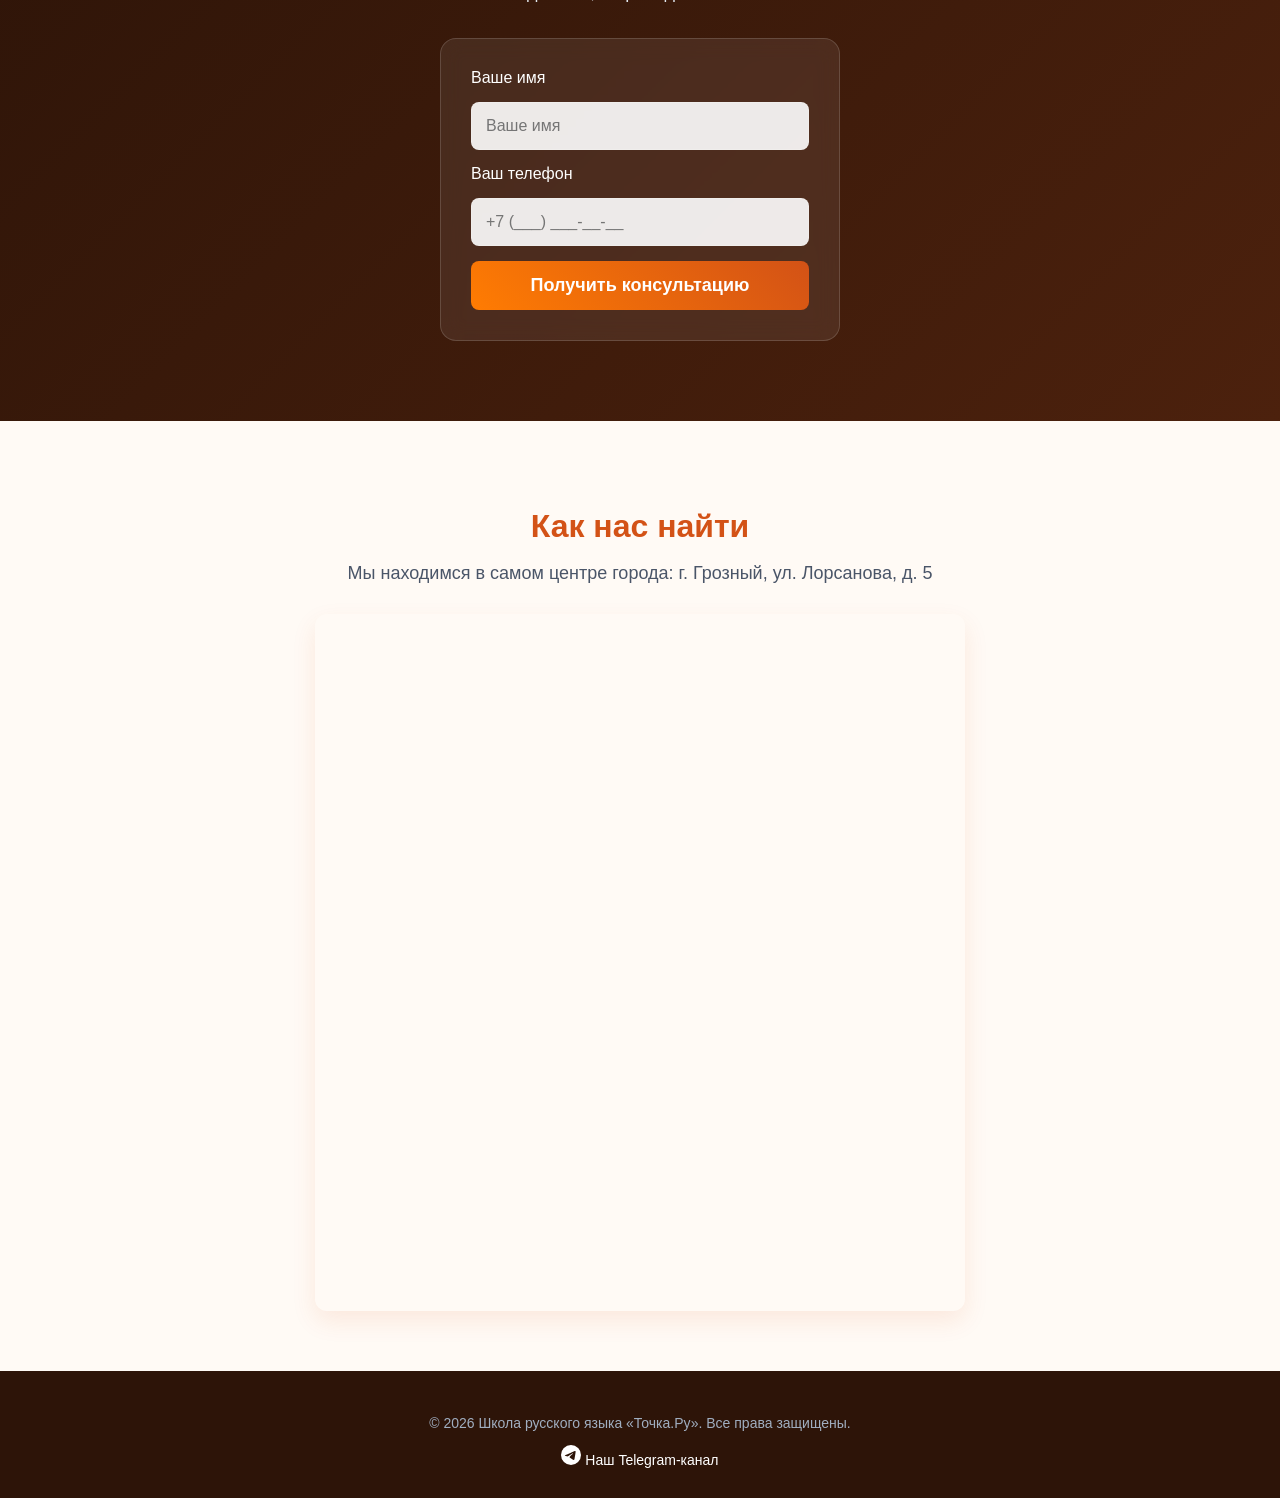
==== commit 17f6b02d: "Update index.html" ====
--- a/index.html
+++ b/index.html
@@ -67,10 +67,16 @@
                 </div>
             </div>
         </section>
-        <footer class="last">
+                <footer class="last">
             <p>© 2026 Школа русского языка «Точка.Ру». Все права защищены.</p>
-            <p><a href="https://t.me/anjelikanikolaevna" target="_blank" rel="noopener noreferrer">Наш Telegram-канал (@ANJELIKANIKOLAEVNA)</a></p>
+            <a href="https://t.me" target="_blank" rel="noopener noreferrer" class="tg_btn">
+                <svg width="20" height="20" viewBox="0 0 24 24" fill="currentColor" xmlns="http://w3.org">
+                    <path d="M11.944 0A12 12 0 0 0 0 12a12 12 0 0 0 12 12 12 12 0 0 0 12-12A12 12 0 0 0 12 0a12 12 0 0 0-.056 0zm4.962 7.224c.1-.002.321.023.465.14a.506.506 0 0 1 .171.325c.016.093.036.306.02.472-.18 1.898-.962 6.502-1.36 8.627-.168.9-.499 1.201-.82 1.23-.696.065-1.225-.46-1.9-.902-1.056-.693-1.653-1.124-2.678-1.8-1.185-.78-.417-1.21.258-1.91.177-.184 3.247-2.977 3.307-3.23.007-.032.014-.15-.056-.212s-.174-.041-.249-.024c-.106.024-1.793 1.14-5.061 3.345-.48.33-.913.49-1.302.48-.428-.008-1.252-.241-1.865-.44-.752-.245-1.349-.374-1.297-.789.027-.216.325-.437.893-.663 3.498-1.524 5.83-2.529 6.998-3.014 3.332-1.386 4.025-1.627 4.476-1.635z"/>
+                </svg>
+                <span>Наш Telegram-канал</span>
+            </a>
         </footer>
+
     </main>
     <!-- Модальное окно -->
     <div class="modal_overlay" id="custom-modal">
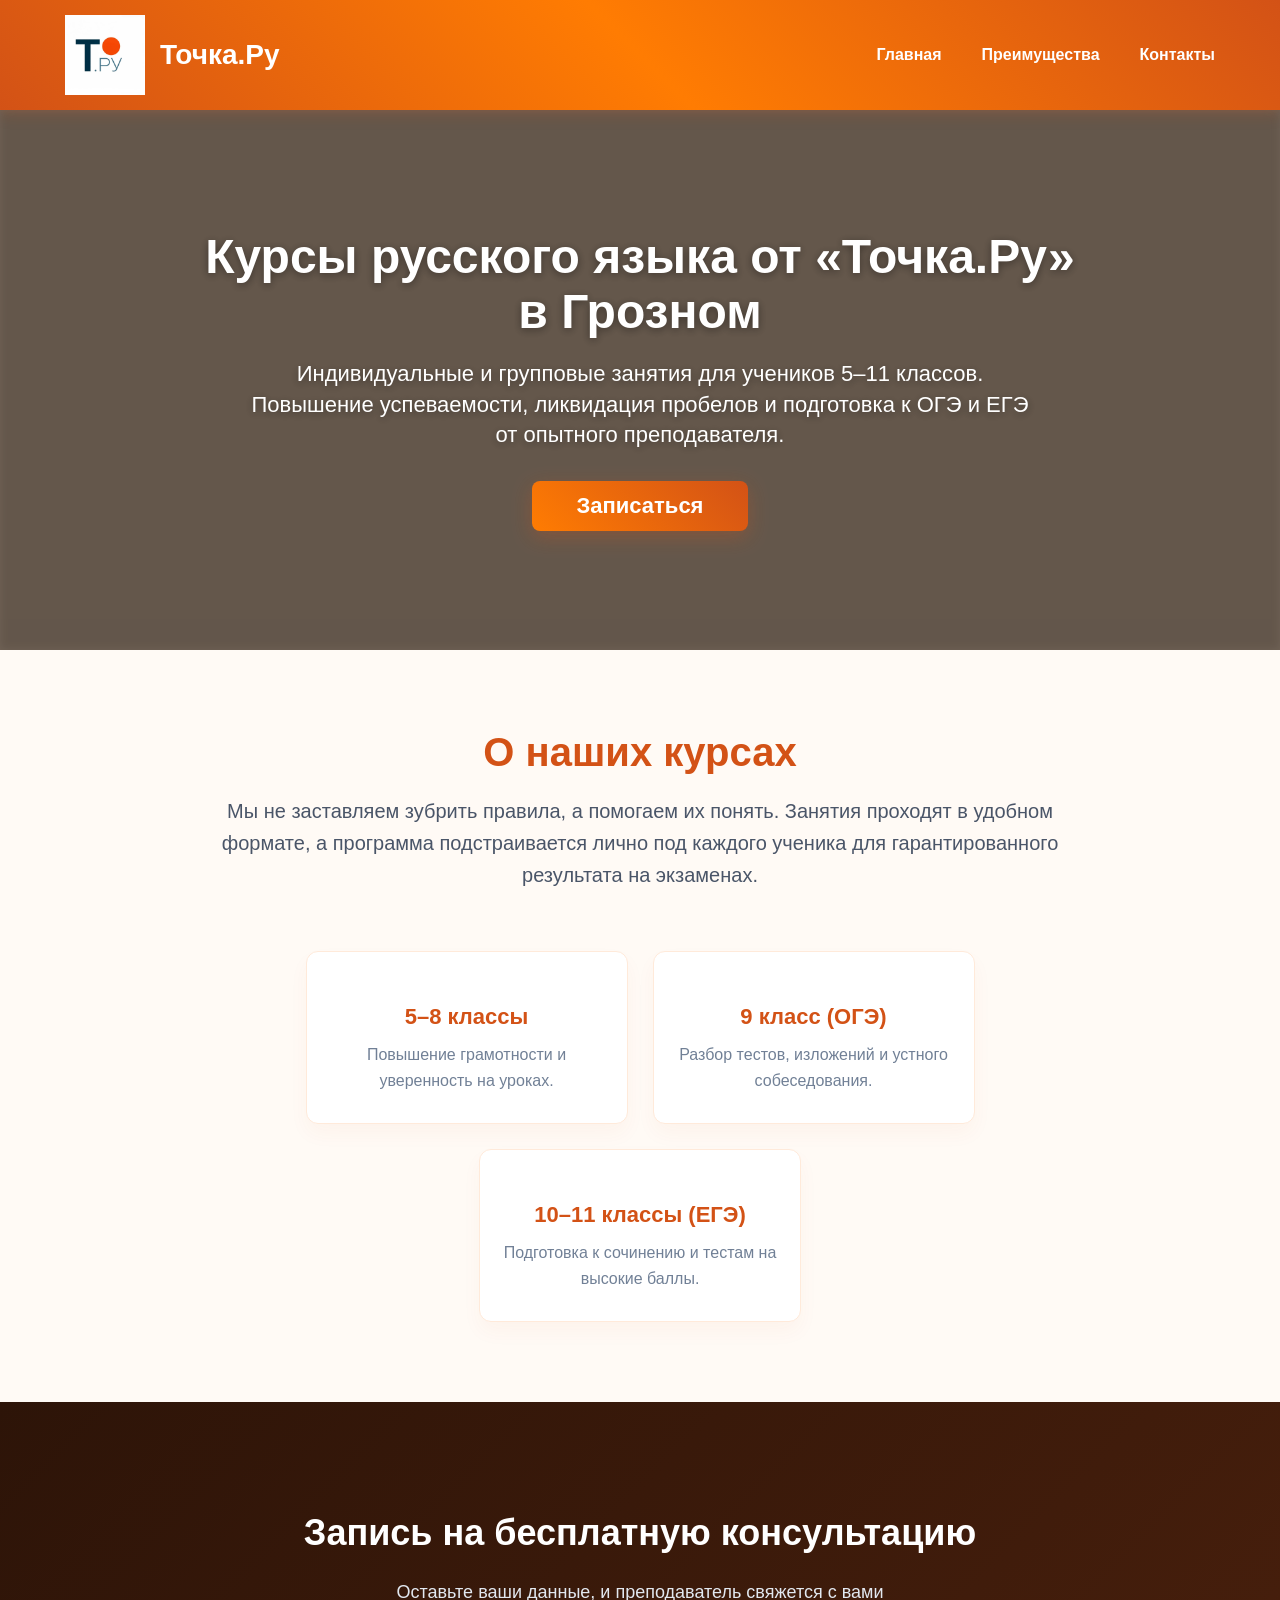
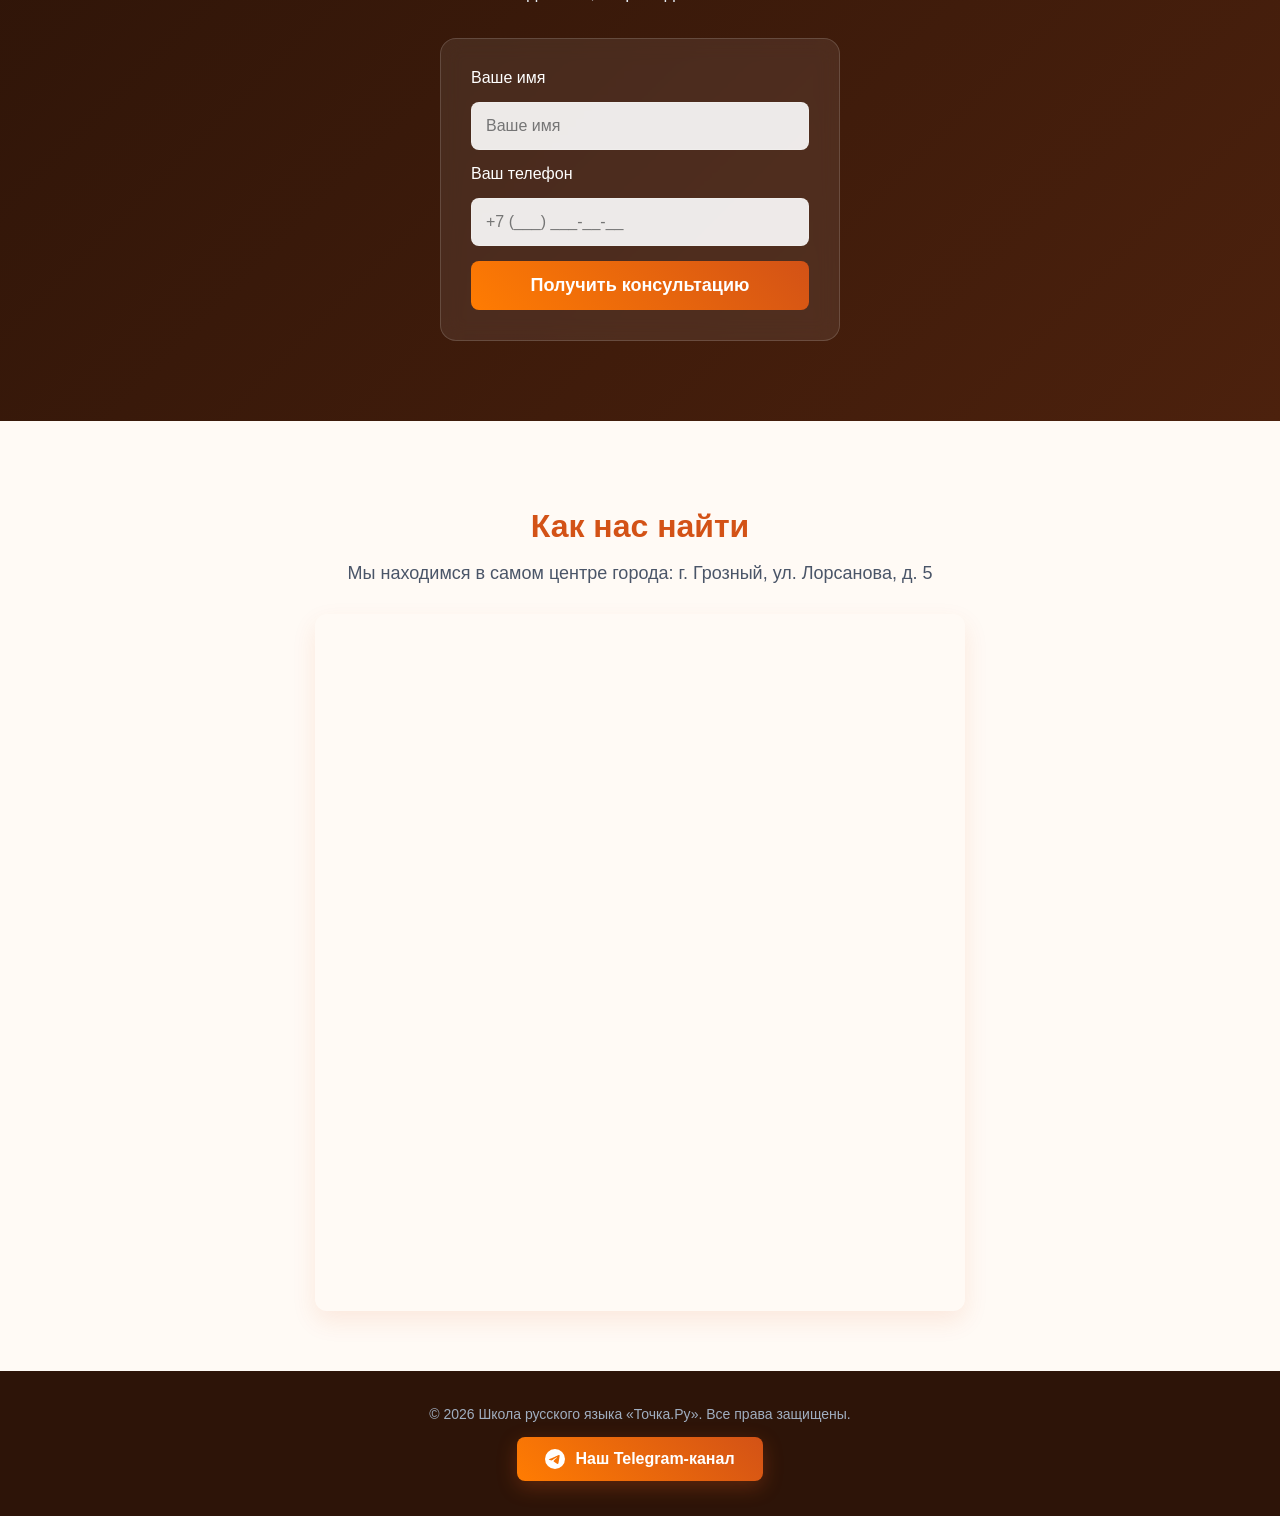
==== commit 98ea87a4: "Update index.html" ====
--- a/index.html
+++ b/index.html
@@ -63,9 +63,7 @@
                 <h1>Как нас найти</h1>
                 <p class="map_subtitle">Мы находимся в самом центре города: г. Грозный, ул. Лорсанова, д. 5</p>
                 <div class="map_frame">
-                    <iframe id="map_495110700" frameborder="0" width="100%" height="600px" src="https://2gis.ru" sandbox="allow-modals allow-forms allow-scripts allow-same-origin allow-popups allow-top-navigation-by-user-activation"></iframe>
-                </div>
-            </div>
+                    <iframe id="map_618056911" frameborder="0" width="100%" height="600px" src="https://makemap.2gis.ru/widget?data=[base64]" sandbox="allow-modals allow-forms allow-scripts allow-same-origin allow-popups allow-top-navigation-by-user-activation"></iframe>
         </section>
                 <footer class="last">
             <p>© 2026 Школа русского языка «Точка.Ру». Все права защищены.</p>
--- a/style.css
+++ b/style.css
@@ -153,3 +153,37 @@
 #main .intro p {
     text-shadow: 0 2px 8px rgba(0, 0, 0, 0.4);
 }
+.last {
+    text-align: center;
+    background-color: #2d1408;
+    color: #a0aec0;
+    display: flex;
+    flex-direction: column;
+    align-items: center;
+    gap: 15px;
+    padding: 35px 20px;
+    font-size: 14px;
+}
+
+.last p {
+    margin: 0;
+}
+
+.tg_btn {
+    display: inline-flex;
+    align-items: center;
+    gap: 10px;
+    padding: 12px 28px;
+    background: linear-gradient(45deg, #ff7c02, #d35216);
+    color: white;
+    border-radius: 8px;
+    font-size: 16px;
+    font-weight: 700;
+    box-shadow: 0 6px 20px rgba(211, 82, 22, 0.3);
+    transition: transform 0.3s ease, filter 0.3s ease;
+}
+
+.tg_btn:hover {
+    transform: translateY(-2px);
+    filter: brightness(1.1);
+}
